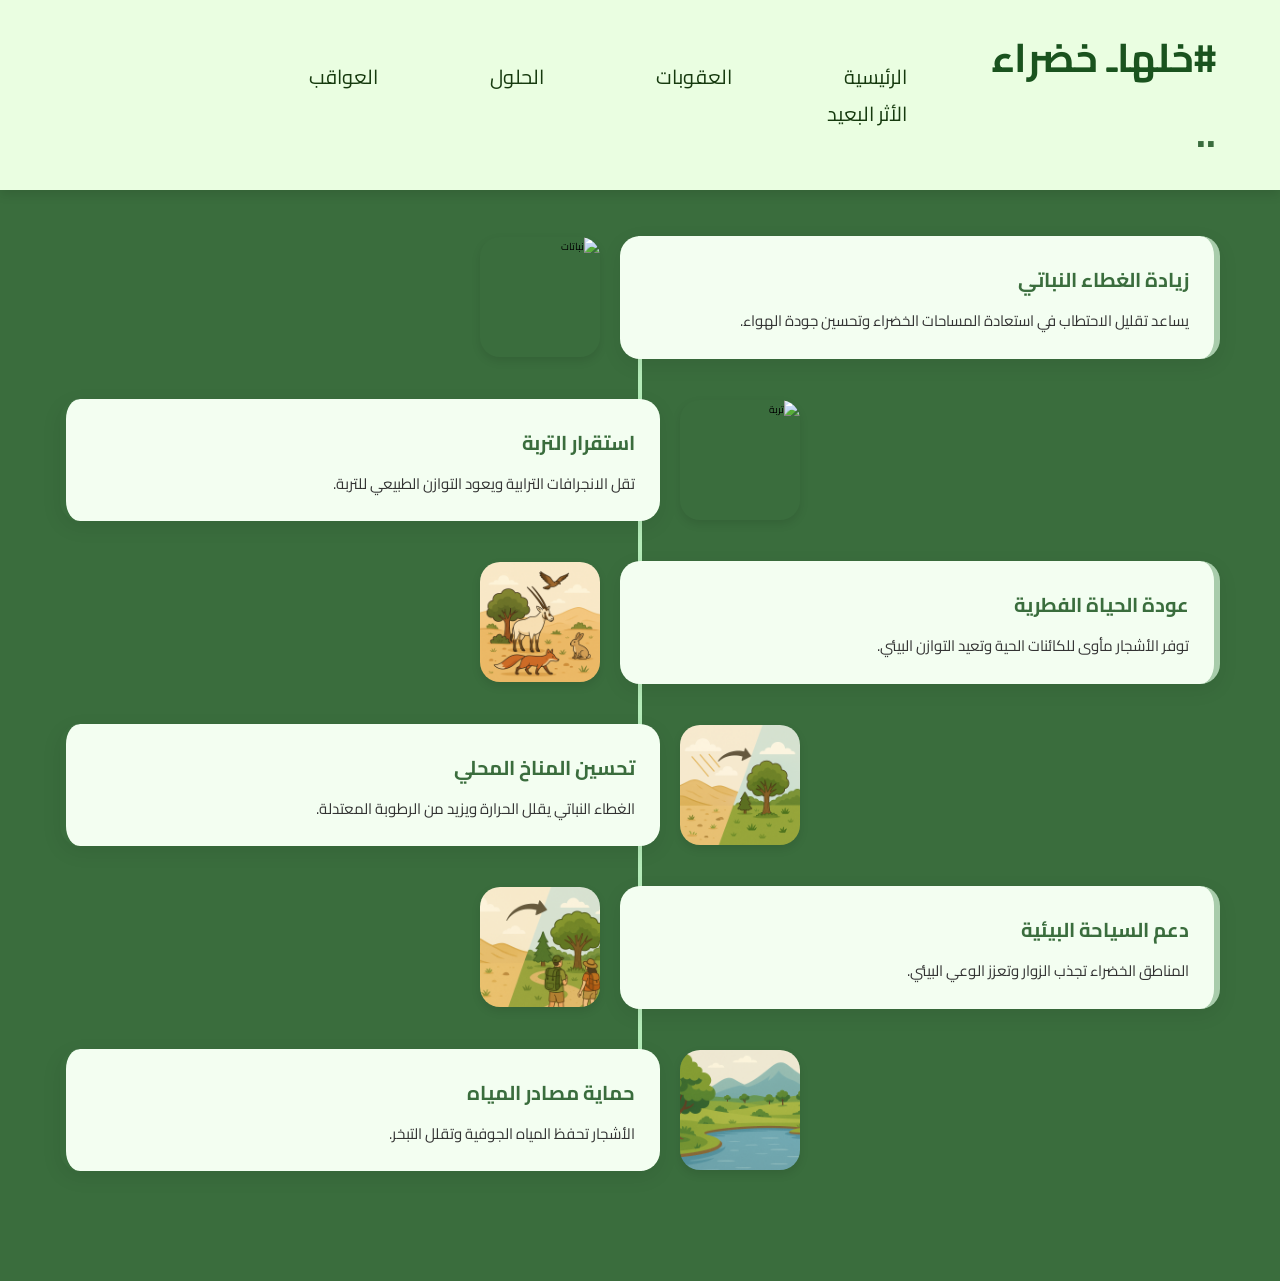
==== fiv.html @ 9427e075 "Update fiv.html" ====
<!DOCTYPE html>
<html lang="ar" dir="rtl">
<head>
  <meta charset="UTF-8" />
  <meta name="viewport" content="width=device-width, initial-scale=1.0" />
  <title>لا للاحتطاب</title>
  <link rel="stylesheet" href="css/fiv.css" />
  <link rel="preconnect" href="https://fonts.googleapis.com" />
  <link rel="stylesheet" href="https://cdnjs.cloudflare.com/ajax/libs/font-awesome/6.5.0/css/all.min.css">
  <link href="https://fonts.googleapis.com/css2?family=Cairo:wght@400;700&display=swap" rel="stylesheet" />

  <link rel="stylesheet" href="https://unpkg.com/aos@2.3.1/dist/aos.css" />
<script src="https://unpkg.com/aos@2.3.1/dist/aos.js"></script>


</head>
<body>

  <header>


    <input type="checkbox" id="menu-toggle" />
    <label for="menu-toggle" class="menu-icon">
      <i class="fas fa-bars"></i>
    </label>

    <a class="logo"> #خلهاـ خضراء <span>..</span></a>
    <nav class="navbar">
      <a href="index.html">الرئيسية</a>
      <a href="hal.html">العقوبات </a>
      <a href="thre.html">الحلول</a>
      <a href="fory.html">العواقب</a>
      <a href="fiv.html">الأثر البعيد</a>
    </nav>
  </header>

  
  <section id="content" class="impact">
    <h2 class="impact-title">🌿 الأثر البعيد لتقليل الاحتطاب</h2>
  
    <div class="timeline">
      <div class="timeline-box right" data-aos="fade-left">
        <div class="timeline-icon">
          <img src="images/one1.PNG" alt="نباتات" />
        </div>
        <div class="timeline-content">
          <h3>زيادة الغطاء النباتي</h3>
          <p>يساعد تقليل الاحتطاب في استعادة المساحات الخضراء وتحسين جودة الهواء.</p>
        </div>
      </div>
  
      <div class="timeline-box left" data-aos="fade-right">
        <div class="timeline-icon">
          <img src="images/q.PNG" alt="تربة" />
        </div>
        <div class="timeline-content">
          <h3>استقرار التربة</h3>
          <p>تقل الانجرافات الترابية ويعود التوازن الطبيعي للتربة.</p>
        </div>
      </div>
  
      <div class="timeline-box right" data-aos="fade-left">
        <div class="timeline-icon">
          <img src="images/f.png" alt="حياة فطرية" />
        </div>
        <div class="timeline-content">
          <h3>عودة الحياة الفطرية</h3>
          <p>توفر الأشجار مأوى للكائنات الحية وتعيد التوازن البيئي.</p>
        </div>
      </div>
  
      <div class="timeline-box left" data-aos="fade-right">
        <div class="timeline-icon">
          <img src="images/o.png" alt="مناخ" />
        </div>
        <div class="timeline-content">
          <h3>تحسين المناخ المحلي</h3>
          <p>الغطاء النباتي يقلل الحرارة ويزيد من الرطوبة المعتدلة.</p>
        </div>
      </div>
  
      <div class="timeline-box right" data-aos="fade-left">
        <div class="timeline-icon">
          <img src="images/ee.png" alt="سياحة بيئية" />
        </div>
        <div class="timeline-content">
          <h3>دعم السياحة البيئية</h3>
          <p>المناطق الخضراء تجذب الزوار وتعزز الوعي البيئي.</p>
        </div>
      </div>
  
      <div class="timeline-box left" data-aos="fade-right">
        <div class="timeline-icon">
          <img src="images/zz.png" alt="مياه" />
        </div>
        <div class="timeline-content">
          <h3>حماية مصادر المياه</h3>
          <p>الأشجار تحفظ المياه الجوفية وتقلل التبخر.</p>
        </div>
      </div>
    </div>
  </section>

 

<script>
  AOS.init({
    duration: 1000,
    once: true,
  });
 
</script>



</body>
</html>
---- css/fiv.css ----
:root {
    --green: #3a6d3d;
  }
  
  * {
    margin: 0;
    padding: 0;
    box-sizing: border-box;
    font-family: 'Cairo', sans-serif;
    outline: none;
    border: none;
    text-decoration: none;
    transition: 0.2s linear;
  }
  
  html {
    font-size: 62.5%;
    scroll-behavior: smooth;
    scroll-padding-top: 6rem;
    overflow-x: hidden;
    background-color: rgb(234, 254, 225);
  }
  
  body {
    background: linear-gradient(135deg, #d8ffd7, #366639);
    direction: rtl;
    overflow-x: hidden;
  }
  
  header {
    position: fixed;
  top: 0;
  right: 0;
  left: 0;
  background-color: rgb(234, 254, 225);
  padding: 2rem 5%;
  display: flex;
  align-items: center;
  justify-content: space-between;
  z-index: 1000;
  box-shadow: 0 .5rem 1rem rgba(0, 0, 0, .1);
  }
  
  header .logo {
    font-size: 4rem;
    color: #1a531e;
    font-weight: bold;
  }
  
  header .logo span {
    color: var(--green);
  }


 #menu-toggle {
    display: none;
  }

  .menu-icon {
    display: none;
    font-size: 2.5rem;
    color: #3a3a3a;
    cursor: pointer;
    user-select: none;
  }



  
  nav .navbar {
    display: flex;
    gap: 2rem;

  }
  
  header .navbar a {
    font-size: 2rem;
    padding: 0 5.5rem;
    color: #163a0e;
    display: inline-block;
    cursor: pointer;
    text-decoration: none;
    transition: 0.3s ease;



  }
  
  header .navbar a:hover {
    transform: scale(1.1);
    color: var(--green);
  }
  

  

  
  header label.fa-bars {
    display: none;
    font-size: 19rem;
    color: #333;
    padding: 0.5rem 1.5rem;
    cursor: pointer;
    border-radius: 0.5rem;
    border: 0.1rem solid rgba(0, 0, 0, 0.3);
  }
  
  .impact {
    background-color: #3a6d3d;
    padding: 7rem 2rem;
  }
  
  .impact-title {
    text-align: center;
    font-size: 3.5rem;
    color: #ffffff;
    font-weight: bold;
    margin-bottom: 5rem;
    margin-top: 5rem;
  }
  
  
  .timeline {
    position: relative;
    max-width: 1200px;
    margin: auto;
    padding: 0 2rem;
  }
  
  
  .timeline::before {
    content: "";
    position: absolute;
    top: 0;
    bottom: 0;
    right: 50%;
    width: 4px;
    background: #b5ebb9;
    transform: translateX(50%);
    z-index: 0;
  }
  
 
  .timeline-box {
    width: 100%;
    margin: 4rem 0;
    display: flex;
    justify-content: flex-end;
    position: relative;
    z-index: 1;
  }
  
 
  .timeline-icon {
    flex-shrink: 0;
    margin-left: 2rem;
    margin-right: 2rem;
    display: flex;
    align-items: center;
    justify-content: center;
  }
  
  .timeline-icon img {
    width: 120px;
    height: 120px;
    border-radius:2rem;
    object-fit: cover;
    box-shadow: 0 4px 10px rgba(0, 0, 0, 0.1);
  }
  
 
  .timeline-content {
    width: 60%;
    max-width: 600px;
    background: #f3fef1;
    padding: 2.5rem;
    border-radius: 2rem;
    box-shadow: 0 6px 20px rgba(0, 0, 0, 0.08);
    transition: 0.3s ease;
    text-align: right;
  }
  
  .timeline-content h3 {
    color: #3a6d3d;
    font-size: 2rem;
    margin-bottom: 1rem;
  }
  
  .timeline-content p {
    font-size: 1.5rem;
    color: #333;
    line-height: 1.7;
  }
  
  
  .timeline-box.right {
    flex-direction: row-reverse;
    text-align: right;
  }
  
  .timeline-box.right .timeline-content {
    border-right: 6px solid #a8ccab;
  }
  
  
  .timeline-box.left {
    flex-direction: row;
    text-align: right;
  }
  
  .timeline-box.left .timeline-content {
    border-left: 6px solid #3a6d3d;
  }
  
 

  
    
   

 
 @media (max-width: 768px) {
    .menu-icon {
      display: block;
    }

    nav.navbar {
      position: absolute;
      top: 100%;
      right: 0;
      background-color: rgb(234, 254, 225);
      flex-direction: column;
      align-items: center;
      width: 100%;
      max-height: 0; 
      overflow: hidden;
      display: none; 
      padding-bottom: 1rem;
      box-shadow: 0 4px 10px rgba(0,0,0,0.1);
      border-top: 1px solid #ccc;
    }

    
    #menu-toggle:checked ~ nav.navbar {
      display: flex;
      max-height: 500px;
      padding-bottom: 1rem;
    }

    nav.navbar a {
      padding: 1.5rem 0;
      width: 100%;
      text-align: center;
      border-top: 1px solid #ccc;
    }
    nav.navbar a:first-child {
      border-top: none;
    }
    .timeline::before {
        right: 20px;
      }
    
      .timeline-box {
        flex-direction: column !important;
        align-items: flex-end;
        margin: 3rem 0;
      }
    
      .timeline-content {
        width: 90%;
        border: 4px solid #a8ccab;
      }
    
      .timeline-icon {
        margin: 0 0 1rem 0;
      }
  }
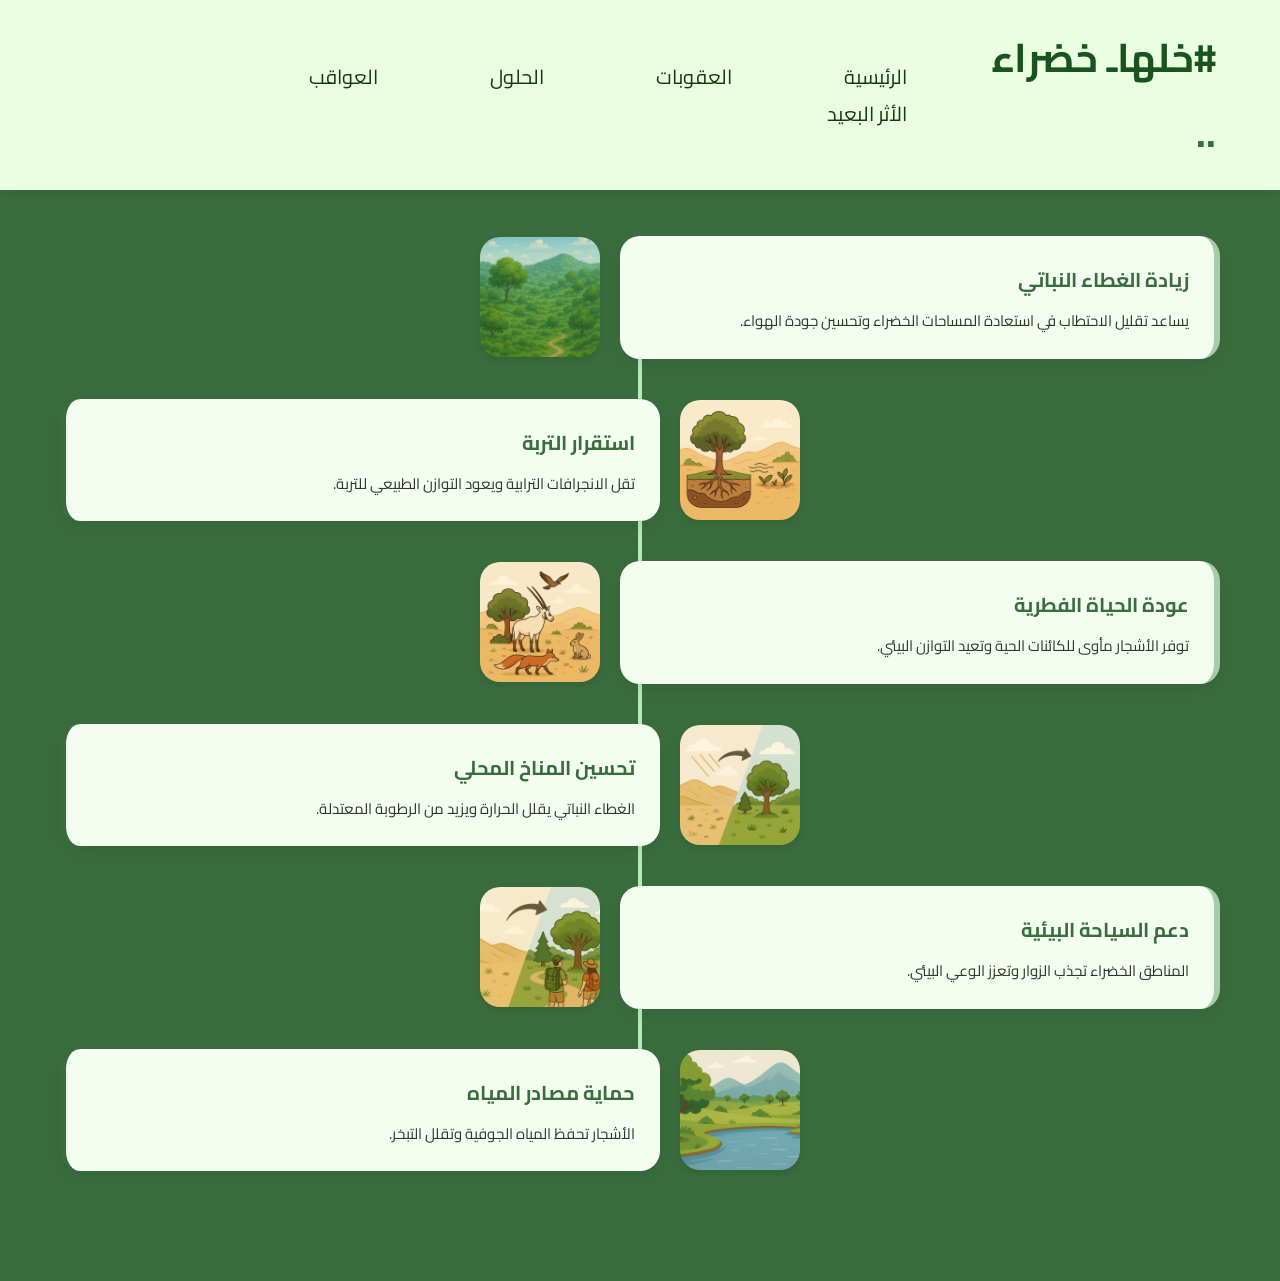
==== commit c7071264: "Update fiv.html" ====
--- a/fiv.html
+++ b/fiv.html
@@ -41,7 +41,7 @@
     <div class="timeline">
       <div class="timeline-box right" data-aos="fade-left">
         <div class="timeline-icon">
-          <img src="images/one1.PNG" alt="نباتات" />
+          <img src="images/one1.png" alt="نباتات" />
         </div>
         <div class="timeline-content">
           <h3>زيادة الغطاء النباتي</h3>
@@ -51,7 +51,7 @@
   
       <div class="timeline-box left" data-aos="fade-right">
         <div class="timeline-icon">
-          <img src="images/q.PNG" alt="تربة" />
+          <img src="images/q.png" alt="تربة" />
         </div>
         <div class="timeline-content">
           <h3>استقرار التربة</h3>
